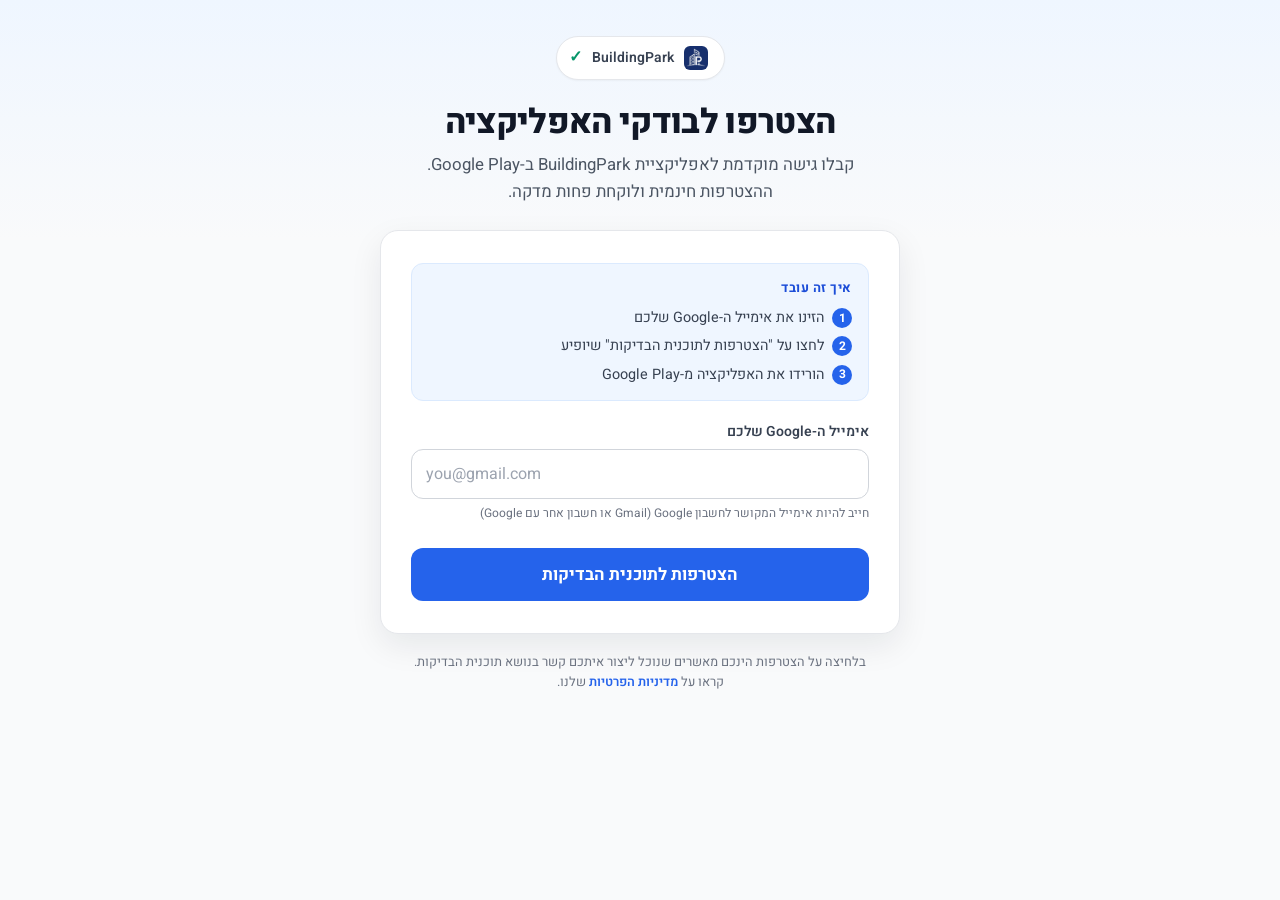
==== become-tester.html @ c9808394 "feat(landing): public /become-tester signup page Hebrew RTL form that posts to the new backend teste" ====
<!DOCTYPE html>
<html lang="he" dir="rtl">
<head>
  <meta charset="UTF-8">
  <meta name="viewport" content="width=device-width, initial-scale=1.0, viewport-fit=cover">
  <title>הצטרפות לבודקי האפליקציה — BuildingPark</title>
  <meta name="description" content="הירשמו כבודקי בטא של אפליקציית BuildingPark. הזינו את האימייל של חשבון Google שלכם וקבלו גישה להורדת האפליקציה ב-Google Play.">
  <meta name="theme-color" content="#2563eb">

  <meta property="og:type" content="website">
  <meta property="og:title" content="הצטרפות לבודקי האפליקציה — BuildingPark">
  <meta property="og:description" content="הירשמו כבודקי בטא וקבלו גישה להורדת האפליקציה ב-Google Play.">
  <meta property="og:locale" content="he_IL">

  <link rel="preconnect" href="https://fonts.googleapis.com">
  <link rel="preconnect" href="https://fonts.gstatic.com" crossorigin>
  <link href="https://fonts.googleapis.com/css2?family=Heebo:wght@400;500;600;700;800&display=swap" rel="stylesheet">
  <link rel="icon" type="image/png" href="/images/logo.png">

  <style>
    *,*::before,*::after{margin:0;padding:0;box-sizing:border-box}
    :root{
      --c-50:#eff6ff;--c-100:#dbeafe;--c-500:#3b82f6;--c-600:#2563eb;--c-700:#1d4ed8;
      --g-50:#f9fafb;--g-100:#f3f4f6;--g-200:#e5e7eb;--g-300:#d1d5db;
      --g-400:#9ca3af;--g-500:#6b7280;--g-600:#4b5563;--g-700:#374151;
      --g-800:#1f2937;--g-900:#111827;
      --green-50:#ecfdf5;--green-100:#d1fae5;--green-600:#059669;--green-700:#047857;
      --red-50:#fef2f2;--red-200:#fecaca;--red-700:#b91c1c;
      --amber-50:#fffbeb;--amber-200:#fde68a;--amber-700:#b45309;
      --r:12px;--r-lg:18px;--r-pill:9999px;
      --shadow-sm:0 1px 2px rgba(0,0,0,.04);
      --shadow:0 4px 14px rgba(15,23,42,.06);
      --shadow-lg:0 12px 32px rgba(15,23,42,.08);
      --font:'Heebo',-apple-system,BlinkMacSystemFont,'Segoe UI',sans-serif;
    }
    html{-webkit-text-size-adjust:100%}
    body{
      font-family:var(--font);font-size:16px;line-height:1.6;
      color:var(--g-800);background:linear-gradient(180deg,var(--c-50) 0%,var(--g-50) 240px);
      -webkit-font-smoothing:antialiased;
      min-height:100vh;
    }
    .wrap{width:100%;max-width:560px;margin:0 auto;padding:24px 20px 56px}

    .trust{
      display:flex;align-items:center;gap:10px;
      background:#fff;border:1px solid var(--g-200);
      border-radius:var(--r-pill);padding:8px 16px 8px 12px;
      box-shadow:var(--shadow-sm);
      margin:0 auto 22px;width:fit-content;
    }
    .trust__logo{width:24px;height:24px;border-radius:6px}
    .trust__text{font-size:.875rem;font-weight:600;color:var(--g-700)}
    .trust__check{color:var(--green-600);font-weight:700}

    .hero{text-align:center;margin-bottom:24px}
    .hero__title{
      font-size:1.875rem;font-weight:800;color:var(--g-900);
      letter-spacing:-.02em;line-height:1.2;margin-bottom:10px;
    }
    .hero__subtitle{
      font-size:1.05rem;color:var(--g-600);
      max-width:440px;margin:0 auto;
    }

    .card{
      background:#fff;border-radius:var(--r-lg);
      box-shadow:var(--shadow-lg);
      border:1px solid var(--g-200);
      padding:24px 22px;
    }

    /* Steps preview at the top of the card */
    .steps{
      margin-bottom:20px;padding:14px 16px;
      background:var(--c-50);border:1px solid var(--c-100);
      border-radius:var(--r);
    }
    .steps__title{
      font-size:.8125rem;font-weight:700;color:var(--c-700);
      margin-bottom:8px;text-transform:uppercase;letter-spacing:.04em;
    }
    .steps__list{list-style:none;counter-reset:step}
    .steps__item{
      counter-increment:step;
      position:relative;padding-inline-start:28px;
      font-size:.9rem;color:var(--g-700);line-height:1.55;
      margin-bottom:6px;
    }
    .steps__item:last-child{margin-bottom:0}
    .steps__item::before{
      content:counter(step);
      position:absolute;inset-inline-start:0;top:1px;
      width:20px;height:20px;border-radius:50%;
      background:var(--c-600);color:#fff;
      font-size:.75rem;font-weight:700;
      display:flex;align-items:center;justify-content:center;
    }

    .field{margin-bottom:16px}
    .field__label{
      display:block;font-size:.875rem;font-weight:600;
      color:var(--g-700);margin-bottom:6px;
    }
    .field__hint{
      display:block;font-size:.75rem;color:var(--g-500);
      margin-top:5px;
    }
    .field__input{
      width:100%;padding:12px 14px;
      font-family:var(--font);font-size:1rem;
      color:var(--g-900);background:#fff;
      border:1px solid var(--g-300);border-radius:var(--r);
      transition:border-color .15s,box-shadow .15s;
      -webkit-appearance:none;appearance:none;
      direction:ltr;text-align:start;
    }
    .field__input:focus{
      outline:none;border-color:var(--c-500);
      box-shadow:0 0 0 3px var(--c-100);
    }
    .field__input::placeholder{color:var(--g-400)}
    .field--error .field__input{
      border-color:var(--red-200);background:var(--red-50);
    }
    .field__error{
      display:none;font-size:.8rem;color:var(--red-700);
      margin-top:5px;font-weight:500;
    }
    .field--error .field__error{display:block}

    .honeypot{
      position:absolute;left:-9999px;top:-9999px;
      width:1px;height:1px;overflow:hidden;
    }

    .submit{
      width:100%;padding:14px 18px;margin-top:8px;
      font-family:var(--font);font-size:1.0625rem;font-weight:700;
      color:#fff;background:var(--c-600);
      border:none;border-radius:var(--r);
      cursor:pointer;transition:background .15s,transform .05s;
      -webkit-tap-highlight-color:transparent;
    }
    .submit:hover{background:var(--c-700)}
    .submit:active{transform:translateY(1px)}
    .submit:disabled{
      background:var(--g-400);cursor:not-allowed;transform:none;
    }
    .submit__spinner{
      display:none;width:16px;height:16px;
      border:2px solid rgba(255,255,255,.4);
      border-top-color:#fff;border-radius:50%;
      animation:spin .8s linear infinite;
      vertical-align:middle;margin-inline-start:8px;
    }
    .submit--loading .submit__spinner{display:inline-block}
    @keyframes spin{to{transform:rotate(360deg)}}

    .footer-note{
      text-align:center;font-size:.8rem;color:var(--g-500);
      margin-top:18px;line-height:1.6;
    }
    .footer-note a{color:var(--c-600);text-decoration:none;font-weight:600}
    .footer-note a:hover{text-decoration:underline}

    .alert{
      padding:12px 14px;border-radius:var(--r);
      font-size:.875rem;font-weight:500;
      margin-bottom:16px;
    }
    .alert--error{
      background:var(--red-50);border:1px solid var(--red-200);
      color:var(--red-700);
    }

    /* Success state */
    .thanks{text-align:center;padding:8px 4px}
    .thanks__icon{
      width:72px;height:72px;border-radius:50%;
      background:var(--green-100);color:var(--green-700);
      display:flex;align-items:center;justify-content:center;
      font-size:2.25rem;margin:0 auto 18px;
    }
    .thanks__title{
      font-size:1.5rem;font-weight:800;color:var(--g-900);
      margin-bottom:10px;letter-spacing:-.01em;
    }
    .thanks__text{
      color:var(--g-600);font-size:1rem;
      max-width:380px;margin:0 auto 16px;
    }
    .thanks__email{
      display:inline-block;padding:6px 12px;
      background:var(--g-100);border:1px solid var(--g-200);
      border-radius:var(--r-pill);
      font-family:ui-monospace,'SFMono-Regular',Menlo,monospace;
      font-size:.875rem;color:var(--g-800);
      direction:ltr;margin-bottom:18px;
    }
    .thanks__cta{
      display:inline-flex;align-items:center;gap:8px;
      padding:14px 22px;
      background:var(--c-600);color:#fff;
      border-radius:var(--r);font-size:1.0625rem;font-weight:700;
      text-decoration:none;
      transition:background .15s,transform .05s;
      -webkit-tap-highlight-color:transparent;
    }
    .thanks__cta:hover{background:var(--c-700)}
    .thanks__cta:active{transform:translateY(1px)}
    .thanks__redirect{
      font-size:.95rem;color:var(--g-700);font-weight:500;
      margin-bottom:14px;
    }
    .thanks__redirect #countdown{
      display:inline-block;min-width:1.2em;text-align:center;
      font-variant-numeric:tabular-nums;font-weight:700;color:var(--c-700);
    }
    .thanks__notice{
      margin-top:20px;padding:12px 14px;
      background:var(--amber-50);border:1px solid var(--amber-200);
      color:var(--amber-700);
      border-radius:var(--r);
      font-size:.8125rem;line-height:1.55;text-align:start;
    }
    .thanks__next{
      margin-top:16px;font-size:.85rem;color:var(--g-600);
      line-height:1.6;
    }

    @media (min-width:600px){
      .wrap{padding:36px 20px 64px}
      .hero__title{font-size:2.125rem}
      .card{padding:32px 30px}
    }
    @media (max-width:480px){
      .hero__title{font-size:1.5rem}
      .hero__subtitle{font-size:.95rem}
      .card{padding:20px 18px}
    }

    [hidden]{display:none!important}
  </style>
</head>
<body>
  <main class="wrap">
    <div class="trust" role="img" aria-label="BuildingPark">
      <img class="trust__logo" src="/images/logo.png" alt="" onerror="this.style.display='none'">
      <span class="trust__text">BuildingPark</span>
      <span class="trust__check" aria-hidden="true">✓</span>
    </div>

    <header class="hero">
      <h1 class="hero__title">הצטרפו לבודקי האפליקציה</h1>
      <p class="hero__subtitle">
        קבלו גישה מוקדמת לאפליקציית BuildingPark ב-Google Play.
        ההצטרפות חינמית ולוקחת פחות מדקה.
      </p>
    </header>

    <section class="card">
      <div id="alert" class="alert alert--error" hidden role="alert"></div>

      <form id="form" novalidate>
        <div class="steps" aria-hidden="true">
          <div class="steps__title">איך זה עובד</div>
          <ol class="steps__list">
            <li class="steps__item">הזינו את אימייל ה-Google שלכם</li>
            <li class="steps__item">לחצו על "הצטרפות לתוכנית הבדיקות" שיופיע</li>
            <li class="steps__item">הורידו את האפליקציה מ-Google Play</li>
          </ol>
        </div>

        <div class="field" data-field="email">
          <label class="field__label" for="email">אימייל ה-Google שלכם</label>
          <input class="field__input" id="email" name="email" type="email"
                 autocomplete="email" required maxlength="254" inputmode="email"
                 placeholder="you@gmail.com">
          <span class="field__hint">חייב להיות אימייל המקושר לחשבון Google (Gmail או חשבון אחר עם Google)</span>
          <span class="field__error">נא להזין כתובת אימייל תקינה</span>
        </div>

        <!-- Honeypot — humans never see / fill this. -->
        <div class="honeypot" aria-hidden="true">
          <label for="website">Website</label>
          <input id="website" name="website" type="text" tabindex="-1" autocomplete="off">
        </div>

        <button id="submit" type="submit" class="submit">
          <span class="submit__label">הצטרפות לתוכנית הבדיקות</span>
          <span class="submit__spinner" aria-hidden="true"></span>
        </button>
      </form>

      <div id="thanks" class="thanks" hidden>
        <div class="thanks__icon" aria-hidden="true">✓</div>
        <h2 class="thanks__title">נרשמת בהצלחה</h2>
        <p class="thanks__text">
          האימייל שלך נוסף לרשימת הבודקים:
        </p>
        <div id="thanks-email" class="thanks__email"></div>

        <p class="thanks__redirect" id="redirectMsg" aria-live="polite">
          מעבירים אותך ל-Google Play בעוד <span id="countdown">2</span>…
        </p>

        <a id="optInLink" class="thanks__cta" href="#" rel="noopener">
          המשך ידנית ל-Google Play
          <span aria-hidden="true">←</span>
        </a>

        <div class="thanks__notice">
          <strong>בדף הבא:</strong> לחצו על
          <strong>"Become a tester"</strong> — Google יעביר אתכם
          אוטומטית לעמוד ההורדה ב-Play Store.
          <br>
          ייתכן שתופעת האפליקציה ב-Play Store תיקח 2-3 דקות לאחר ההרשמה.
        </div>
      </div>
    </section>

    <p class="footer-note">
      בלחיצה על הצטרפות הינכם מאשרים שנוכל ליצור איתכם קשר בנושא תוכנית הבדיקות.
      <br>
      קראו על <a href="/privacy.html">מדיניות הפרטיות</a> שלנו.
    </p>
  </main>

  <!-- Runtime config injected by nginx envsubst from BACKEND_API_URL. -->
  <script src="/become-tester/config.js"></script>

  <script>
    (function () {
      'use strict';

      // ── Config ─────────────────────────────────────────────────────────
      var qs = new URLSearchParams(window.location.search);
      // Local dev override (?api=http://localhost:3000) — ignored in
      // production by the same-origin check in the backend's CORS layer.
      var apiOverride = qs.get('api');
      var apiBase =
        (apiOverride && apiOverride.replace(/\/+$/, '')) ||
        (window.BUILDINGPARK_API && window.BUILDINGPARK_API.replace(/\/+$/, '')) ||
        '';

      // Form-load timestamp — used server-side to reject suspiciously
      // fast submissions ("instant bot fill").
      var formLoadedAt = Date.now();

      // ── DOM refs ───────────────────────────────────────────────────────
      var form = document.getElementById('form');
      var thanks = document.getElementById('thanks');
      var thanksEmail = document.getElementById('thanks-email');
      var optInLink = document.getElementById('optInLink');
      var redirectMsg = document.getElementById('redirectMsg');
      var countdownEl = document.getElementById('countdown');
      var alertBox = document.getElementById('alert');
      var submitBtn = document.getElementById('submit');
      var emailInput = document.getElementById('email');
      var websiteInput = document.getElementById('website');

      // Seconds before we auto-navigate the user to the Play opt-in URL.
      // Long enough for them to read the success state, short enough to
      // feel responsive. `?delay=N` query param overrides for QA.
      var REDIRECT_DELAY_SEC = (function () {
        var raw = qs.get('delay');
        var parsed = raw ? parseInt(raw, 10) : NaN;
        return Number.isFinite(parsed) && parsed >= 0 && parsed <= 30 ? parsed : 2;
      })();

      // ── Helpers ────────────────────────────────────────────────────────
      function setFieldError(name, hasError) {
        var wrap = document.querySelector('[data-field="' + name + '"]');
        if (!wrap) return;
        if (hasError) wrap.classList.add('field--error');
        else wrap.classList.remove('field--error');
      }

      function clearAllErrors() {
        setFieldError('email', false);
        alertBox.hidden = true;
        alertBox.textContent = '';
      }

      function showAlert(message) {
        alertBox.textContent = message;
        alertBox.hidden = false;
      }

      function setLoading(loading) {
        submitBtn.disabled = loading;
        if (loading) submitBtn.classList.add('submit--loading');
        else submitBtn.classList.remove('submit--loading');
      }

      // Permissive client-side check; the real validation is server-side.
      function isLikelyEmail(value) {
        if (typeof value !== 'string') return false;
        if (value.length < 3 || value.length > 254) return false;
        var at = value.indexOf('@');
        return at > 0 && at < value.length - 1 && value.indexOf('.', at) > at;
      }

      // ── Submit ─────────────────────────────────────────────────────────
      form.addEventListener('submit', function (e) {
        e.preventDefault();
        clearAllErrors();

        var email = emailInput.value.trim().toLowerCase();
        if (!isLikelyEmail(email)) {
          setFieldError('email', true);
          emailInput.focus();
          return;
        }

        if (!apiBase) {
          showAlert('שגיאת תצורה — אנא רענן את הדף ונסה שוב.');
          return;
        }

        var payload = {
          email: email,
          website: websiteInput.value || null,
          formLoadedAt: formLoadedAt
        };

        setLoading(true);

        fetch(apiBase + '/api/v1/public/testers', {
          method: 'POST',
          headers: { 'Content-Type': 'application/json', 'Accept': 'application/json' },
          body: JSON.stringify(payload)
        })
          .then(function (res) {
            return res.json().then(function (body) { return { status: res.status, body: body }; });
          })
          .then(function (r) {
            if (r.status >= 200 && r.status < 300 && r.body && r.body.success) {
              showSuccess(email, r.body.data && r.body.data.optInUrl);
              return;
            }

            // Surface user-facing messages from the backend (e.g. invalid
            // email that isn't a Google account); fall back to a generic
            // message for unexpected codes.
            var msg =
              (r.body && r.body.message) ||
              'אירעה שגיאה בשליחה. נסו שוב בעוד רגע.';

            // Validation errors → highlight the field.
            if (r.status === 422 || r.status === 400) {
              setFieldError('email', true);
            }

            showAlert(msg);
            setLoading(false);
          })
          .catch(function () {
            showAlert('בעיית תקשורת. בדקו חיבור אינטרנט ונסו שוב.');
            setLoading(false);
          });
      });

      function showSuccess(email, optInUrl) {
        var fallback = 'https://play.google.com/apps/testing/com.omerpaz93.park';
        var target = (typeof optInUrl === 'string' && optInUrl.length > 0) ? optInUrl : fallback;

        thanksEmail.textContent = email;
        optInLink.setAttribute('href', target);
        form.hidden = true;
        thanks.hidden = false;
        window.scrollTo({ top: 0, behavior: 'smooth' });

        scheduleRedirect(target);
      }

      // Auto-redirect with a visible countdown. We use location.replace
      // so the /become-tester page is removed from the back-history —
      // the user shouldn't bounce back here when they hit Back from
      // Google Play.
      //
      // Cancellation: clicking the manual CTA stops the timer and lets
      // the browser's default link navigation run. Without this, the
      // tab would race the timer.
      function scheduleRedirect(target) {
        if (REDIRECT_DELAY_SEC === 0) {
          window.location.replace(target);
          return;
        }

        var remaining = REDIRECT_DELAY_SEC;
        countdownEl.textContent = String(remaining);

        var timerId = window.setInterval(function () {
          remaining -= 1;
          if (remaining <= 0) {
            window.clearInterval(timerId);
            window.location.replace(target);
            return;
          }
          countdownEl.textContent = String(remaining);
        }, 1000);

        optInLink.addEventListener('click', function () {
          window.clearInterval(timerId);
          if (redirectMsg) redirectMsg.textContent = 'מעבירים אותך…';
        });
      }
    })();
  </script>
</body>
</html>
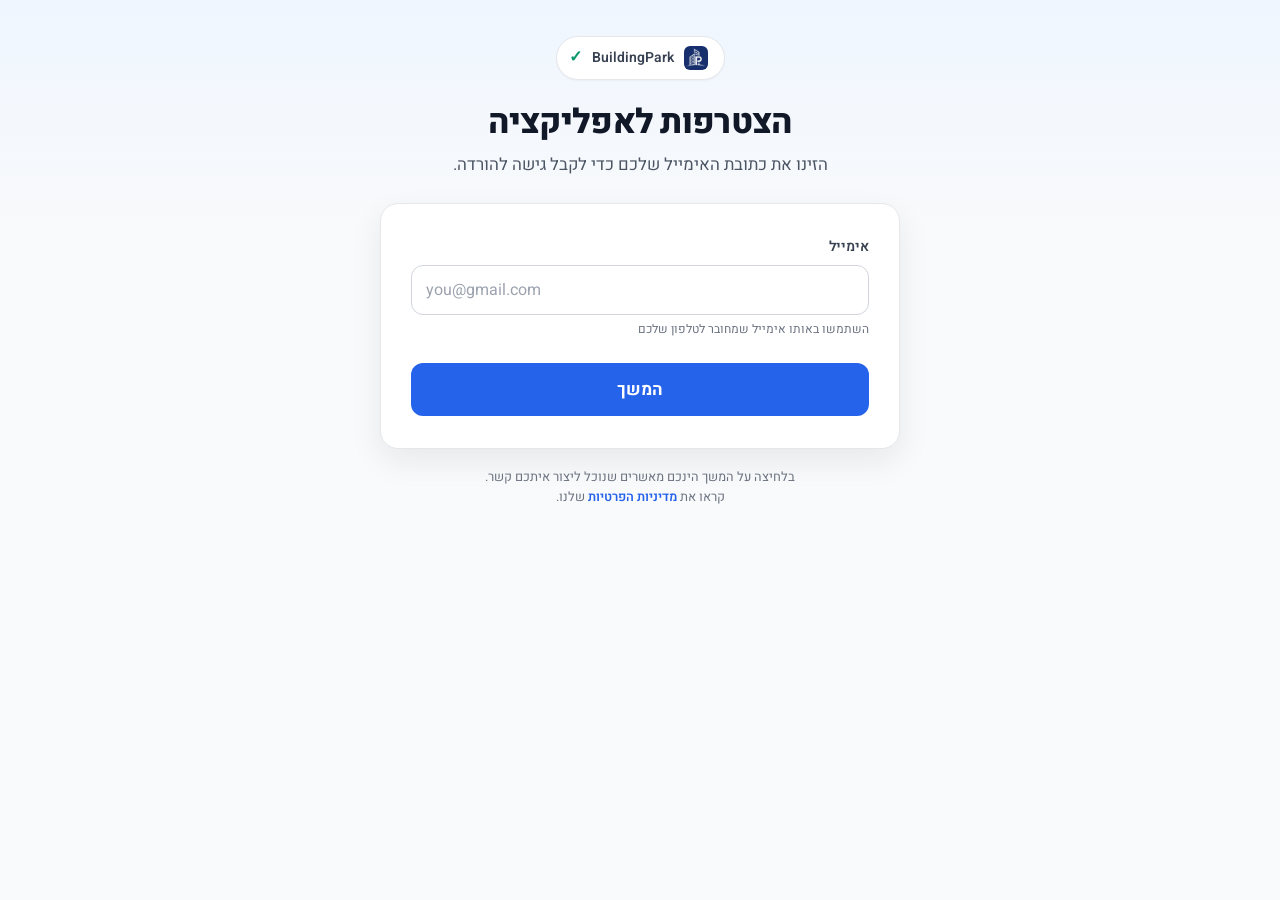
==== commit cce5832f: "become-tester: simplify copy + single-step wizard for residents Page is targeted at residents, not t" ====
--- a/become-tester.html
+++ b/become-tester.html
@@ -3,13 +3,13 @@
 <head>
   <meta charset="UTF-8">
   <meta name="viewport" content="width=device-width, initial-scale=1.0, viewport-fit=cover">
-  <title>הצטרפות לבודקי האפליקציה — BuildingPark</title>
-  <meta name="description" content="הירשמו כבודקי בטא של אפליקציית BuildingPark. הזינו את האימייל של חשבון Google שלכם וקבלו גישה להורדת האפליקציה ב-Google Play.">
+  <title>הצטרפות לאפליקציה — BuildingPark</title>
+  <meta name="description" content="הצטרפו לאפליקציית BuildingPark — הזינו אימייל וקבלו גישה להורדה.">
   <meta name="theme-color" content="#2563eb">
 
   <meta property="og:type" content="website">
-  <meta property="og:title" content="הצטרפות לבודקי האפליקציה — BuildingPark">
-  <meta property="og:description" content="הירשמו כבודקי בטא וקבלו גישה להורדת האפליקציה ב-Google Play.">
+  <meta property="og:title" content="הצטרפות לאפליקציה — BuildingPark">
+  <meta property="og:description" content="הצטרפו לאפליקציית BuildingPark וקבלו גישה להורדה.">
   <meta property="og:locale" content="he_IL">
 
   <link rel="preconnect" href="https://fonts.googleapis.com">
@@ -224,15 +224,98 @@
       border-radius:var(--r);
       font-size:.8125rem;line-height:1.55;text-align:start;
     }
-    .thanks__next{
-      margin-top:16px;font-size:.85rem;color:var(--g-600);
-      line-height:1.6;
+
+    /* ── Wizard (single-card-at-a-time manual flow) ──────────────────
+       The card itself (`.card`) frames the wizard. Each `.wiz__step`
+       fills the card and fades in/out; only one is visible at a time.
+       Mobile-first: huge tap target on the CTA, big icon + title,
+       minimal text. Designed to be readable at arm's length on phones. */
+    .thanks--wiz{padding-top:4px}
+
+    /* Progress dots ────────────────────────────────────────────────── */
+    .wiz__progress{
+      display:flex;align-items:center;justify-content:center;
+      gap:8px;margin:4px 0 6px;
+    }
+    .wiz__dot{
+      width:10px;height:10px;border-radius:50%;
+      background:var(--g-200);
+      transition:background .25s,transform .25s;
+    }
+    .wiz__dot.is-current{
+      background:var(--c-600);transform:scale(1.4);
+    }
+    .wiz__dot.is-done{background:var(--green-600)}
+    .wiz__bar{
+      flex:0 0 22px;height:2px;background:var(--g-200);
+      border-radius:2px;
+      transition:background .25s;
+    }
+    .wiz__bar.is-done{background:var(--green-600)}
+    .wiz__count{
+      font-size:.75rem;color:var(--g-500);font-weight:500;
+      letter-spacing:.02em;margin-bottom:24px;
+    }
+
+    /* Step card ────────────────────────────────────────────────────── */
+    .wiz__step{
+      animation:wiz-fade .25s ease-out;
+      padding:8px 0 4px;
+    }
+    @keyframes wiz-fade{
+      from{opacity:0;transform:translateY(6px)}
+      to{opacity:1;transform:none}
+    }
+    .wiz__icon{
+      width:72px;height:72px;
+      border-radius:50%;
+      display:flex;align-items:center;justify-content:center;
+      margin:0 auto 18px;
+      background:var(--g-50);
+      border:1px solid var(--g-100);
+    }
+    .wiz__icon--check{background:#dcfce7;border-color:#bbf7d0}
+    .wiz__title{
+      font-size:1.5rem;font-weight:700;color:var(--g-900);
+      line-height:1.3;margin-bottom:8px;
+    }
+    .wiz__sub{
+      font-size:1rem;color:var(--g-600);
+      line-height:1.55;margin-bottom:28px;
+      max-width:300px;margin-inline:auto;
+    }
+    .wiz__sub strong{color:var(--g-900);font-weight:700}
+    .wiz__cta{
+      display:flex;align-items:center;justify-content:center;
+      width:100%;
+      min-height:56px;padding:14px 24px;
+      background:var(--c-600);color:#fff;
+      border:0;border-radius:var(--r);
+      font-size:1.0625rem;font-weight:700;
+      text-decoration:none;
+      transition:background .15s,transform .05s;
+      -webkit-tap-highlight-color:transparent;
+    }
+    .wiz__cta:hover{background:var(--c-700)}
+    .wiz__cta:active{transform:scale(.985)}
+    .wiz__skip{
+      display:block;margin:14px auto 0;
+      background:none;border:0;
+      color:var(--g-500);font-size:.875rem;
+      padding:8px 12px;cursor:pointer;
+      font-family:inherit;
+    }
+    .wiz__skip:hover{color:var(--g-700);text-decoration:underline}
+    .wiz__hint{
+      margin-top:18px;font-size:.8125rem;
+      color:var(--g-500);line-height:1.55;
     }
 
     @media (min-width:600px){
       .wrap{padding:36px 20px 64px}
       .hero__title{font-size:2.125rem}
       .card{padding:32px 30px}
+      .wiz__title{font-size:1.75rem}
     }
     @media (max-width:480px){
       .hero__title{font-size:1.5rem}
@@ -252,10 +335,9 @@
     </div>
 
     <header class="hero">
-      <h1 class="hero__title">הצטרפו לבודקי האפליקציה</h1>
+      <h1 class="hero__title">הצטרפות לאפליקציה</h1>
       <p class="hero__subtitle">
-        קבלו גישה מוקדמת לאפליקציית BuildingPark ב-Google Play.
-        ההצטרפות חינמית ולוקחת פחות מדקה.
+        הזינו את כתובת האימייל שלכם כדי לקבל גישה להורדה.
       </p>
     </header>
 
@@ -263,21 +345,12 @@
       <div id="alert" class="alert alert--error" hidden role="alert"></div>
 
       <form id="form" novalidate>
-        <div class="steps" aria-hidden="true">
-          <div class="steps__title">איך זה עובד</div>
-          <ol class="steps__list">
-            <li class="steps__item">הזינו את אימייל ה-Google שלכם</li>
-            <li class="steps__item">לחצו על "הצטרפות לתוכנית הבדיקות" שיופיע</li>
-            <li class="steps__item">הורידו את האפליקציה מ-Google Play</li>
-          </ol>
-        </div>
-
         <div class="field" data-field="email">
-          <label class="field__label" for="email">אימייל ה-Google שלכם</label>
+          <label class="field__label" for="email">אימייל</label>
           <input class="field__input" id="email" name="email" type="email"
                  autocomplete="email" required maxlength="254" inputmode="email"
                  placeholder="you@gmail.com">
-          <span class="field__hint">חייב להיות אימייל המקושר לחשבון Google (Gmail או חשבון אחר עם Google)</span>
+          <span class="field__hint">השתמשו באותו אימייל שמחובר לטלפון שלכם</span>
           <span class="field__error">נא להזין כתובת אימייל תקינה</span>
         </div>
 
@@ -288,42 +361,120 @@
         </div>
 
         <button id="submit" type="submit" class="submit">
-          <span class="submit__label">הצטרפות לתוכנית הבדיקות</span>
+          <span class="submit__label">המשך</span>
           <span class="submit__spinner" aria-hidden="true"></span>
         </button>
       </form>
 
-      <div id="thanks" class="thanks" hidden>
+      <!-- Auto-redirect path (server added the email via API). -->
+      <div id="thanks-auto" class="thanks" hidden>
         <div class="thanks__icon" aria-hidden="true">✓</div>
         <h2 class="thanks__title">נרשמת בהצלחה</h2>
         <p class="thanks__text">
-          האימייל שלך נוסף לרשימת הבודקים:
+          האימייל שלך נשמר:
         </p>
-        <div id="thanks-email" class="thanks__email"></div>
+        <div id="thanks-email-auto" class="thanks__email"></div>
 
         <p class="thanks__redirect" id="redirectMsg" aria-live="polite">
           מעבירים אותך ל-Google Play בעוד <span id="countdown">2</span>…
         </p>
 
-        <a id="optInLink" class="thanks__cta" href="#" rel="noopener">
-          המשך ידנית ל-Google Play
+        <a id="optInLinkAuto" class="thanks__cta" href="#" rel="noopener">
+          המשך ל-Google Play
           <span aria-hidden="true">←</span>
         </a>
-
-        <div class="thanks__notice">
-          <strong>בדף הבא:</strong> לחצו על
-          <strong>"Become a tester"</strong> — Google יעביר אתכם
-          אוטומטית לעמוד ההורדה ב-Play Store.
-          <br>
-          ייתכן שתופעת האפליקציה ב-Play Store תיקח 2-3 דקות לאחר ההרשמה.
+      </div>
+
+      <!--
+        Manual flow — single-card "wizard": one step visible at a time
+        with a progress bar at the top. Mobile-first, big touch target.
+        Each step has its own `<section class="wiz__step">` and the
+        currently visible one carries `is-current`.
+      -->
+      <div id="thanks-manual" class="thanks thanks--wiz" hidden>
+        <!-- Progress dots: filled = done/current, empty = upcoming. -->
+        <div class="wiz__progress" role="progressbar"
+             aria-valuemin="1" aria-valuemax="3" aria-valuenow="1"
+             aria-label="התקדמות הצטרפות">
+          <span class="wiz__dot is-current" data-dot="1"></span>
+          <span class="wiz__bar"></span>
+          <span class="wiz__dot" data-dot="2"></span>
+          <span class="wiz__bar"></span>
+          <span class="wiz__dot" data-dot="3"></span>
         </div>
+        <div class="wiz__count" id="wizCount" aria-live="polite">
+          שלב 1 מתוך 3
+        </div>
+
+        <!-- Step 1 -->
+        <section class="wiz__step is-current" data-step="1">
+          <div class="wiz__icon wiz__icon--google" aria-hidden="true">
+            <!-- Multicolor "G" — instantly recognizable. -->
+            <svg viewBox="0 0 48 48" width="44" height="44">
+              <path fill="#FFC107" d="M43.6 20.5H42V20H24v8h11.3c-1.6 4.7-6.1 8-11.3 8-6.6 0-12-5.4-12-12s5.4-12 12-12c3.1 0 5.9 1.2 8 3.1l5.7-5.7C34 6.1 29.3 4 24 4 12.9 4 4 12.9 4 24s8.9 20 20 20 20-8.9 20-20c0-1.3-.1-2.4-.4-3.5z"/>
+              <path fill="#FF3D00" d="M6.3 14.7l6.6 4.8C14.7 15.1 19 12 24 12c3.1 0 5.9 1.2 8 3.1l5.7-5.7C34 6.1 29.3 4 24 4 16.3 4 9.6 8.3 6.3 14.7z"/>
+              <path fill="#4CAF50" d="M24 44c5.2 0 9.9-2 13.4-5.2l-6.2-5.2C29.2 35 26.7 36 24 36c-5.2 0-9.6-3.3-11.3-7.9l-6.5 5C9.5 39.6 16.2 44 24 44z"/>
+              <path fill="#1976D2" d="M43.6 20.5H42V20H24v8h11.3c-.8 2.3-2.3 4.3-4.1 5.6l6.2 5.2C40.9 35.7 44 30.3 44 24c0-1.3-.1-2.4-.4-3.5z"/>
+            </svg>
+          </div>
+          <h2 class="wiz__title">המשך עם Google</h2>
+          <p class="wiz__sub">במסך שייפתח לחצו על <strong>"Join group"</strong></p>
+          <a id="joinGroupLink" class="wiz__cta"
+             href="#" target="_blank" rel="noopener" data-cta="1">
+            המשך
+          </a>
+          <button type="button" class="wiz__skip" data-skip="1" hidden>
+            כבר עשיתי — דלג
+          </button>
+        </section>
+
+        <!-- Step 2 -->
+        <section class="wiz__step" data-step="2" hidden>
+          <div class="wiz__icon wiz__icon--play" aria-hidden="true">
+            <svg viewBox="0 0 48 48" width="44" height="44">
+              <path fill="#00C9D7" d="M6 4.5v39c0 .8.4 1.6 1.1 2L26 25 7.1 2.5C6.4 2.9 6 3.7 6 4.5z"/>
+              <path fill="#FFCE00" d="M37.5 19.5l-7-4-4.5 5 4.5 5 7-4c1.7-1 1.7-3 0-2z"/>
+              <path fill="#FF4131" d="M7.1 2.5L26 25l4.5-5z"/>
+              <path fill="#00B167" d="M7.1 47.5L30.5 30l-4.5-5z"/>
+            </svg>
+          </div>
+          <h2 class="wiz__title">המשך ב-Google Play</h2>
+          <p class="wiz__sub">במסך שייפתח לחצו על <strong>"Become a tester"</strong></p>
+          <a id="optInLinkManual" class="wiz__cta"
+             href="#" target="_blank" rel="noopener" data-cta="2">
+            המשך
+          </a>
+          <button type="button" class="wiz__skip" data-skip="2">
+            כבר עשיתי — דלג
+          </button>
+        </section>
+
+        <!-- Step 3 -->
+        <section class="wiz__step" data-step="3" hidden>
+          <div class="wiz__icon wiz__icon--check" aria-hidden="true">
+            <svg viewBox="0 0 48 48" width="44" height="44">
+              <circle cx="24" cy="24" r="22" fill="#16A34A"/>
+              <path d="M14 24l7 7 13-14" stroke="#fff" stroke-width="3.5"
+                    stroke-linecap="round" stroke-linejoin="round" fill="none"/>
+            </svg>
+          </div>
+          <h2 class="wiz__title">הכל מוכן</h2>
+          <p class="wiz__sub">האפליקציה ממתינה להורדה ב-Google Play</p>
+          <a id="downloadLink" class="wiz__cta"
+             href="#" target="_blank" rel="noopener" data-cta="3">
+            הורדת האפליקציה
+          </a>
+          <p class="wiz__hint">
+            אם רואים "App not available" — המתינו דקה ונסו שוב.
+          </p>
+        </section>
       </div>
     </section>
 
     <p class="footer-note">
-      בלחיצה על הצטרפות הינכם מאשרים שנוכל ליצור איתכם קשר בנושא תוכנית הבדיקות.
+      בלחיצה על המשך הינכם מאשרים שנוכל ליצור איתכם קשר.
       <br>
-      קראו על <a href="/privacy.html">מדיניות הפרטיות</a> שלנו.
+      קראו את <a href="/privacy.html">מדיניות הפרטיות</a> שלנו.
     </p>
   </main>
 
@@ -350,9 +501,14 @@
 
       // ── DOM refs ───────────────────────────────────────────────────────
       var form = document.getElementById('form');
-      var thanks = document.getElementById('thanks');
-      var thanksEmail = document.getElementById('thanks-email');
-      var optInLink = document.getElementById('optInLink');
+      var thanksAuto = document.getElementById('thanks-auto');
+      var thanksManual = document.getElementById('thanks-manual');
+      var thanksEmailAuto = document.getElementById('thanks-email-auto');
+      var optInLinkAuto = document.getElementById('optInLinkAuto');
+      var optInLinkManual = document.getElementById('optInLinkManual');
+      var joinGroupLink = document.getElementById('joinGroupLink');
+      var downloadLink = document.getElementById('downloadLink');
+      var wizCountEl = document.getElementById('wizCount');
       var redirectMsg = document.getElementById('redirectMsg');
       var countdownEl = document.getElementById('countdown');
       var alertBox = document.getElementById('alert');
@@ -437,7 +593,7 @@
           })
           .then(function (r) {
             if (r.status >= 200 && r.status < 300 && r.body && r.body.success) {
-              showSuccess(email, r.body.data && r.body.data.optInUrl);
+              showSuccess(email, r.body.data || {});
               return;
             }
 
@@ -462,17 +618,119 @@
           });
       });
 
-      function showSuccess(email, optInUrl) {
-        var fallback = 'https://play.google.com/apps/testing/com.omerpaz93.park';
-        var target = (typeof optInUrl === 'string' && optInUrl.length > 0) ? optInUrl : fallback;
-
-        thanksEmail.textContent = email;
-        optInLink.setAttribute('href', target);
+      function showSuccess(email, data) {
+        var optInFallback = 'https://play.google.com/apps/testing/com.omerpaz93.park';
+        var downloadFallback = 'https://play.google.com/store/apps/details?id=com.omerpaz93.park';
+        var optInUrl = (data && typeof data.optInUrl === 'string' && data.optInUrl) || optInFallback;
+        var groupJoinUrl = (data && typeof data.groupJoinUrl === 'string' && data.groupJoinUrl) || '';
+        var downloadUrl = (data && typeof data.downloadUrl === 'string' && data.downloadUrl) || downloadFallback;
+        var status = (data && typeof data.status === 'string') ? data.status : 'manual_required';
+
         form.hidden = true;
-        thanks.hidden = false;
         window.scrollTo({ top: 0, behavior: 'smooth' });
 
-        scheduleRedirect(target);
+        // `manual_required` — the user clicks through 3 steps in
+        // Google's UI to complete signup (join group → opt-in → install).
+        // We render a single-step-at-a-time "wizard" so the user is
+        // never overwhelmed with 3 buttons at once.
+        if (status === 'manual_required') {
+          if (joinGroupLink && groupJoinUrl) joinGroupLink.setAttribute('href', groupJoinUrl);
+          if (optInLinkManual) optInLinkManual.setAttribute('href', optInUrl);
+          if (downloadLink) downloadLink.setAttribute('href', downloadUrl);
+          initWizard();
+          thanksManual.hidden = false;
+          return;
+        }
+
+        // `added` / `already_member` — server already has them in the
+        // group. Auto-redirect to the Play opt-in URL after a brief
+        // confirmation pause.
+        if (thanksEmailAuto) thanksEmailAuto.textContent = email;
+        if (optInLinkAuto) optInLinkAuto.setAttribute('href', optInUrl);
+        thanksAuto.hidden = false;
+        scheduleRedirect(optInUrl);
+      }
+
+      // ── Single-step wizard ─────────────────────────────────────────
+      // Only one step is visible at a time. Clicking the CTA opens the
+      // external action in a new tab AND advances us to the next step
+      // (so when the user returns to this tab they can keep going).
+      // A small "כבר עשיתי — דלג" link lets users who already did a
+      // step jump forward without doing it again. We can't verify
+      // completion across origins; this is best-effort guidance.
+      var TOTAL_STEPS = 3;
+
+      function initWizard() {
+        var steps = thanksManual.querySelectorAll('.wiz__step');
+        if (!steps.length) return;
+
+        function showStep(n) {
+          var current = clamp(n, 1, TOTAL_STEPS);
+          steps.forEach(function (s) {
+            var stepNum = parseInt(s.getAttribute('data-step') || '0', 10);
+            s.hidden = stepNum !== current;
+            if (stepNum === current) {
+              s.classList.add('is-current');
+            } else {
+              s.classList.remove('is-current');
+            }
+          });
+          updateProgress(current);
+          // Bring the wizard top into view (helps when keyboard was open
+          // or the user scrolled). Use the card as the anchor to avoid
+          // accidentally hiding the trust badge / hero.
+          thanksManual.scrollIntoView({ behavior: 'smooth', block: 'start' });
+        }
+
+        function updateProgress(current) {
+          var prog = thanksManual.querySelector('.wiz__progress');
+          if (prog) prog.setAttribute('aria-valuenow', String(current));
+          if (wizCountEl) {
+            wizCountEl.textContent = 'שלב ' + current + ' מתוך ' + TOTAL_STEPS;
+          }
+          var dots = thanksManual.querySelectorAll('.wiz__dot');
+          var bars = thanksManual.querySelectorAll('.wiz__bar');
+          dots.forEach(function (dot) {
+            var n = parseInt(dot.getAttribute('data-dot') || '0', 10);
+            dot.classList.remove('is-current', 'is-done');
+            if (n < current) dot.classList.add('is-done');
+            else if (n === current) dot.classList.add('is-current');
+          });
+          bars.forEach(function (bar, i) {
+            // Bar i sits between dot (i+1) and dot (i+2). Mark "done"
+            // when we've already moved past the dot it follows.
+            if (i + 1 < current) bar.classList.add('is-done');
+            else bar.classList.remove('is-done');
+          });
+        }
+
+        // Wire up CTA clicks → advance, but don't preventDefault — we
+        // want the link to open in the new tab. Use a microtask so the
+        // browser actually navigates before we re-render.
+        steps.forEach(function (step) {
+          var cta = step.querySelector('[data-cta]');
+          if (cta) {
+            cta.addEventListener('click', function () {
+              var n = parseInt(cta.getAttribute('data-cta') || '0', 10);
+              if (n < TOTAL_STEPS) {
+                setTimeout(function () { showStep(n + 1); }, 250);
+              }
+            });
+          }
+          var skip = step.querySelector('[data-skip]');
+          if (skip) {
+            skip.addEventListener('click', function () {
+              var n = parseInt(skip.getAttribute('data-skip') || '0', 10);
+              if (n < TOTAL_STEPS) showStep(n + 1);
+            });
+          }
+        });
+
+        showStep(1);
+      }
+
+      function clamp(n, lo, hi) {
+        return Math.max(lo, Math.min(hi, n));
       }
 
       // Auto-redirect with a visible countdown. We use location.replace
@@ -502,10 +760,12 @@
           countdownEl.textContent = String(remaining);
         }, 1000);
 
-        optInLink.addEventListener('click', function () {
-          window.clearInterval(timerId);
-          if (redirectMsg) redirectMsg.textContent = 'מעבירים אותך…';
-        });
+        if (optInLinkAuto) {
+          optInLinkAuto.addEventListener('click', function () {
+            window.clearInterval(timerId);
+            if (redirectMsg) redirectMsg.textContent = 'מעבירים אותך…';
+          });
+        }
       }
     })();
   </script>
